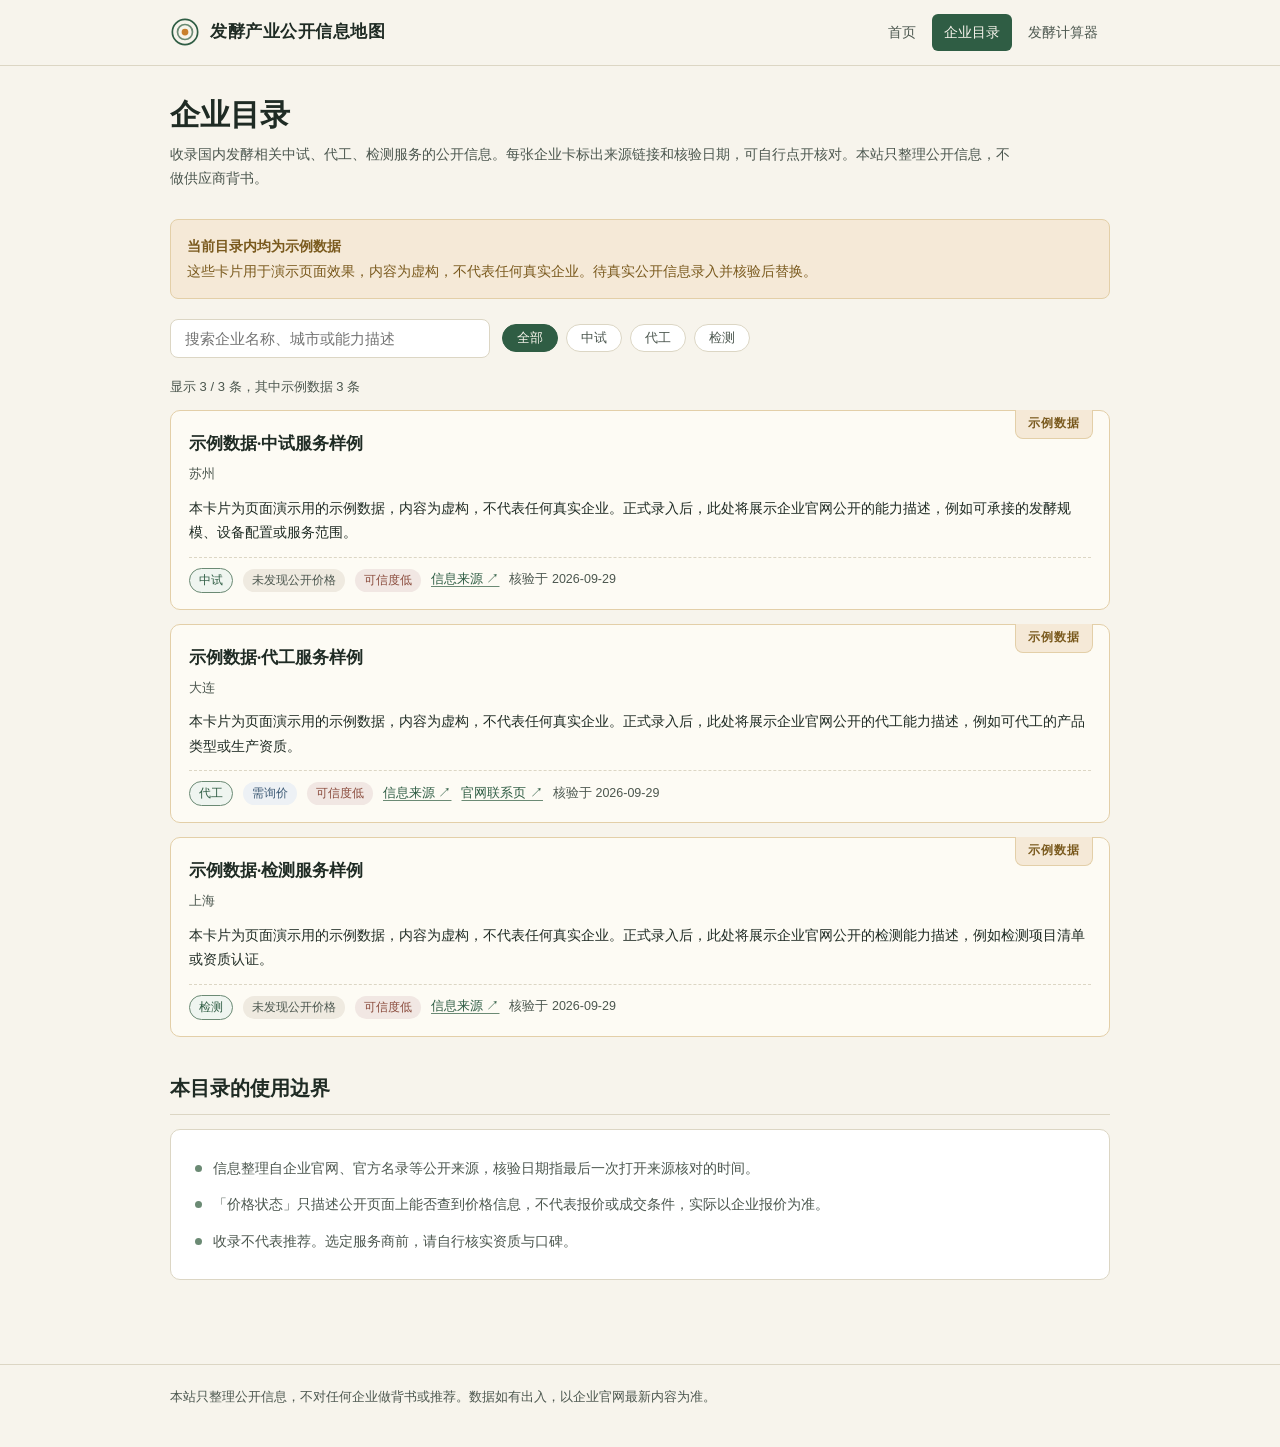
==== directory.html @ f8fdf8ae "第一版：发酵产业公开信息地图（静态站+示例数据+计算器）" ====
<!DOCTYPE html>
<html lang="zh-CN">
<head>
<meta charset="UTF-8">
<meta name="viewport" content="width=device-width, initial-scale=1.0">
<title>企业目录 · 发酵产业公开信息地图</title>
<meta name="description" content="国内发酵相关中试、代工、检测服务公开信息目录，支持关键词和服务标签筛选。每条信息带来源链接和核验日期。">
<link rel="icon" href="data:image/svg+xml,%3Csvg xmlns='http://www.w3.org/2000/svg' viewBox='0 0 32 32'%3E%3Ccircle cx='16' cy='16' r='14' fill='none' stroke='%232F5D44' stroke-width='2'/%3E%3Ccircle cx='16' cy='16' r='8' fill='none' stroke='%236B8A74' stroke-width='2'/%3E%3Ccircle cx='16' cy='16' r='3.5' fill='%23C97F2D'/%3E%3C/svg%3E">
<link rel="stylesheet" href="assets/style.css">
</head>
<body>

<header class="site-header">
  <nav class="nav" aria-label="主导航">
    <a class="brand" href="index.html">
      <svg class="brand-mark" viewBox="0 0 32 32" aria-hidden="true">
        <circle cx="16" cy="16" r="13.5" fill="none" stroke="#2F5D44" stroke-width="1.8"/>
        <circle cx="16" cy="16" r="8" fill="none" stroke="#6B8A74" stroke-width="1.8"/>
        <circle cx="16" cy="16" r="3.6" fill="#C97F2D"/>
      </svg>
      <span class="brand-name">发酵产业公开信息地图</span>
    </a>
    <div class="nav-links">
      <a href="index.html">首页</a>
      <a href="directory.html" class="active">企业目录</a>
      <a href="calculator.html">发酵计算器</a>
    </div>
  </nav>
</header>

<main class="container">

  <h1 class="page-title">企业目录</h1>
  <p class="page-sub">收录国内发酵相关中试、代工、检测服务的公开信息。每张企业卡标出来源链接和核验日期，可自行点开核对。本站只整理公开信息，不做供应商背书。</p>

  <div class="banner" role="note">
    <div>
      <strong>当前目录内均为示例数据</strong>
      这些卡片用于演示页面效果，内容为虚构，不代表任何真实企业。待真实公开信息录入并核验后替换。
    </div>
  </div>

  <div class="filter-bar">
    <input type="search" id="keyword" placeholder="搜索企业名称、城市或能力描述" aria-label="关键词搜索">
    <div class="tag-row" id="tagRow" role="group" aria-label="服务标签筛选"></div>
  </div>

  <p class="result-count" id="resultCount" role="status"></p>

  <div class="company-list" id="companyList"></div>

  <div class="empty-state hidden" id="emptyState">
    <p>没有匹配的企业卡</p>
    <p>换一个关键词，或点「全部」标签清除筛选试试。</p>
  </div>

  <div class="banner hidden" id="loadError" role="alert">
    <div>
      <strong>数据没有加载出来</strong>
      直接用文件方式打开页面时，浏览器会阻止读取 JSON 数据。请用本地服务器预览（如 <code>python -m http.server</code>），或部署到 GitHub Pages 后访问，方法见 README.md。
    </div>
  </div>

  <h2 class="section-title">本目录的使用边界</h2>
  <div class="card">
    <ul class="note-list">
      <li>信息整理自企业官网、官方名录等公开来源，核验日期指最后一次打开来源核对的时间。</li>
      <li>「价格状态」只描述公开页面上能否查到价格信息，不代表报价或成交条件，实际以企业报价为准。</li>
      <li>收录不代表推荐。选定服务商前，请自行核实资质与口碑。</li>
    </ul>
  </div>

</main>

<footer class="site-footer">
  <div class="footer-inner">
    <p>本站只整理公开信息，不对任何企业做背书或推荐。数据如有出入，以企业官网最新内容为准。</p>
  </div>
</footer>

<script src="assets/directory.js"></script>
</body>
</html>
---- assets/style.css ----
/* ============================================
   发酵产业公开信息地图 · 共享样式
   纯静态站点，无外部依赖
   ============================================ */

:root {
  --paper: #F7F4EC;        /* 纸白底 */
  --paper-2: #EFEAE0;      /* 深一档纸色 */
  --ink: #1F2B24;          /* 主文字：墨绿黑 */
  --ink-2: #4C574F;        /* 次级文字 */
  --pine: #2F5D44;         /* 主色：菌苔绿 */
  --pine-deep: #1E4230;    /* 深绿 */
  --moss: #6B8A74;         /* 浅绿辅助 */
  --amber: #B8792A;        /* 点缀：发酵液琥珀 */
  --line: #DCD6C4;         /* 分割线 */
  --card: #FFFFFF;
  --warn-bg: #F5E9D7;      /* 提示/示例底色 */
  --warn-ink: #7A5A1E;
  --warn-line: #E3CFA8;
  --err: #B3402A;          /* 错误 */
  --ok: #2F5D44;
  --shadow: 0 1px 2px rgba(31, 43, 36, .06), 0 4px 14px rgba(31, 43, 36, .05);
  --font-serif: "Songti SC", "STSong", "SimSun", "Noto Serif SC", "Source Han Serif SC", serif;
  --font-sans: -apple-system, "PingFang SC", "Hiragino Sans GB", "Microsoft YaHei", "Noto Sans SC", "Segoe UI", sans-serif;
}

* { box-sizing: border-box; margin: 0; padding: 0; }

html { -webkit-text-size-adjust: 100%; }

body {
  font-family: var(--font-sans);
  font-size: 15px;
  line-height: 1.75;
  color: var(--ink);
  background: var(--paper);
}

a { color: var(--pine); text-decoration: underline; text-underline-offset: 3px; text-decoration-color: var(--moss); }
a:hover { color: var(--amber); text-decoration-color: var(--amber); }

:focus-visible { outline: 2px solid var(--amber); outline-offset: 2px; }

/* ---------- 顶部导航 ---------- */

.site-header {
  border-bottom: 1px solid var(--line);
  background: var(--paper);
}

.nav {
  max-width: 980px;
  margin: 0 auto;
  padding: 14px 20px;
  display: flex;
  flex-wrap: wrap;
  align-items: center;
  gap: 10px 18px;
}

.brand {
  display: flex;
  align-items: center;
  gap: 10px;
  text-decoration: none;
  color: var(--ink);
}

.brand:hover { color: var(--ink); }

.brand-mark { width: 30px; height: 30px; flex: 0 0 30px; }

.brand-name {
  font-family: var(--font-serif);
  font-size: 17px;
  font-weight: 700;
  letter-spacing: .5px;
  white-space: nowrap;
}

.nav-links {
  display: flex;
  gap: 4px;
  margin-left: auto;
  flex-wrap: wrap;
}

.nav-links a {
  display: block;
  padding: 6px 12px;
  border-radius: 6px;
  font-size: 14px;
  color: var(--ink-2);
  text-decoration: none;
}

.nav-links a:hover { background: var(--paper-2); color: var(--ink); }

.nav-links a.active { color: var(--paper); background: var(--pine); }

/* ---------- 版心 ---------- */

.container {
  max-width: 980px;
  margin: 0 auto;
  padding: 28px 20px 64px;
}

.page-title {
  font-family: var(--font-serif);
  font-size: 26px;
  font-weight: 700;
  line-height: 1.4;
  margin-bottom: 6px;
}

.page-sub {
  color: var(--ink-2);
  font-size: 14px;
  margin-bottom: 28px;
  max-width: 60em;
}

/* ---------- 首页 hero ---------- */

.hero {
  position: relative;
  margin: 0 0 34px;
  padding: 44px 28px 40px;
  border: 1px solid var(--line);
  border-radius: 10px;
  background-color: var(--card);
  background-image:
    linear-gradient(rgba(47, 93, 68, .05) 1px, transparent 1px),
    linear-gradient(90deg, rgba(47, 93, 68, .05) 1px, transparent 1px);
  background-size: 26px 26px;
  overflow: hidden;
}

.hero-mark {
  position: absolute;
  top: -46px;
  right: -46px;
  width: 190px;
  height: 190px;
  opacity: .14;
  pointer-events: none;
}

.hero h1 {
  font-family: var(--font-serif);
  font-size: 30px;
  line-height: 1.45;
  font-weight: 700;
  margin-bottom: 12px;
  max-width: 16em;
}

.hero p {
  color: var(--ink-2);
  max-width: 34em;
  margin-bottom: 8px;
}

.hero .hero-note {
  font-size: 13px;
  color: var(--ink-2);
}

.hero-chips {
  display: flex;
  flex-wrap: wrap;
  gap: 8px;
  margin-top: 18px;
}

.chip {
  display: inline-block;
  padding: 3px 12px;
  border: 1px solid var(--line);
  border-radius: 999px;
  font-size: 12.5px;
  color: var(--ink-2);
  background: var(--paper);
}

.chip.accent { border-color: var(--pine); color: var(--pine); background: #EDF3EE; }

/* ---------- 通用卡片 ---------- */

.section-title {
  font-family: var(--font-serif);
  font-size: 20px;
  font-weight: 700;
  margin: 34px 0 14px;
  padding-bottom: 8px;
  border-bottom: 1px solid var(--line);
}

.card {
  background: var(--card);
  border: 1px solid var(--line);
  border-radius: 10px;
  padding: 20px;
}

.card h3 {
  font-family: var(--font-serif);
  font-size: 17px;
  margin-bottom: 8px;
}

.card p { color: var(--ink-2); font-size: 14px; }

/* 首页两张导航卡 */
.entry-grid {
  display: grid;
  grid-template-columns: 1fr;
  gap: 14px;
}

@media (min-width: 720px) {
  .entry-grid { grid-template-columns: 1fr 1fr; }
}

.entry-card {
  display: block;
  text-decoration: none;
  color: var(--ink);
  background: var(--card);
  border: 1px solid var(--line);
  border-radius: 10px;
  padding: 22px;
  transition: border-color .15s ease, box-shadow .15s ease;
}

.entry-card:hover {
  border-color: var(--moss);
  box-shadow: var(--shadow);
  color: var(--ink);
}

.entry-card .entry-title {
  font-family: var(--font-serif);
  font-size: 18px;
  font-weight: 700;
  margin-bottom: 6px;
}

.entry-card .entry-title span { color: var(--amber); margin-left: 6px; font-size: 14px; }

.entry-card .entry-desc { color: var(--ink-2); font-size: 14px; }

/* 边界/方法说明列表 */
.note-list { list-style: none; }

.note-list li {
  position: relative;
  padding: 6px 0 6px 22px;
  font-size: 14px;
  color: var(--ink-2);
}

.note-list li::before {
  content: "";
  position: absolute;
  left: 4px;
  top: 15px;
  width: 7px;
  height: 7px;
  border-radius: 50%;
  background: var(--moss);
}

/* ---------- 提示横幅 ---------- */

.banner {
  display: flex;
  gap: 12px;
  align-items: flex-start;
  padding: 14px 16px;
  border: 1px solid var(--warn-line);
  border-radius: 8px;
  background: var(--warn-bg);
  color: var(--warn-ink);
  font-size: 13.5px;
  margin-bottom: 20px;
}

.banner strong { display: block; font-size: 14px; margin-bottom: 2px; }

/* ---------- 筛选区（目录页） ---------- */

.filter-bar {
  display: flex;
  flex-direction: column;
  gap: 12px;
  margin-bottom: 18px;
}

.filter-bar input[type="search"] {
  width: 100%;
  padding: 10px 14px;
  font-size: 15px;
  font-family: var(--font-sans);
  color: var(--ink);
  background: var(--card);
  border: 1px solid var(--line);
  border-radius: 8px;
}

.filter-bar input[type="search"]:focus {
  border-color: var(--pine);
  outline: 2px solid rgba(47, 93, 68, .18);
  outline-offset: 0;
}

.tag-row { display: flex; flex-wrap: wrap; gap: 8px; }

.tag-btn {
  padding: 4px 14px;
  font-size: 13px;
  font-family: var(--font-sans);
  color: var(--ink-2);
  background: var(--card);
  border: 1px solid var(--line);
  border-radius: 999px;
  cursor: pointer;
  transition: background .12s ease, color .12s ease, border-color .12s ease;
}

.tag-btn:hover { border-color: var(--moss); color: var(--pine); }

.tag-btn.on { background: var(--pine); border-color: var(--pine); color: var(--paper); }

.result-count { font-size: 13px; color: var(--ink-2); margin-bottom: 12px; }

/* ---------- 企业卡 ---------- */

.company-list { display: flex; flex-direction: column; gap: 14px; }

.company-card {
  position: relative;
  background: var(--card);
  border: 1px solid var(--line);
  border-radius: 10px;
  padding: 18px 18px 16px;
}

.company-card.is-sample { border-color: var(--warn-line); background: #FDFBF4; }

.sample-flag {
  position: absolute;
  top: -1px;
  right: 16px;
  padding: 3px 12px 4px;
  border-radius: 0 0 8px 8px;
  background: var(--warn-bg);
  border: 1px solid var(--warn-line);
  border-top: none;
  color: var(--warn-ink);
  font-size: 12px;
  font-weight: 700;
  letter-spacing: 1px;
}

.company-name {
  font-family: var(--font-serif);
  font-size: 17px;
  font-weight: 700;
  padding-right: 84px;
  margin-bottom: 4px;
}

.company-city { font-size: 13px; color: var(--ink-2); margin-bottom: 10px; }

.company-capability { font-size: 14px; margin-bottom: 12px; }

.company-meta {
  display: flex;
  flex-wrap: wrap;
  gap: 8px 10px;
  align-items: center;
  font-size: 12.5px;
  color: var(--ink-2);
  border-top: 1px dashed var(--line);
  padding-top: 10px;
}

.tag-list { display: inline-flex; flex-wrap: wrap; gap: 6px; }

.tag {
  padding: 1px 9px;
  font-size: 12px;
  border: 1px solid var(--moss);
  color: var(--pine);
  border-radius: 999px;
  background: #EFF5F0;
}

.badge {
  padding: 1px 9px;
  font-size: 12px;
  border-radius: 999px;
  white-space: nowrap;
}

.badge.price-public   { background: #E8F1EA; color: var(--ok); }
.badge.price-quote    { background: #EDF1F5; color: #3D5A75; }
.badge.price-none     { background: var(--paper-2); color: var(--ink-2); }
.badge.price-other    { background: var(--paper-2); color: var(--ink-2); }
.badge.conf-high      { background: #E8F1EA; color: var(--ok); }
.badge.conf-medium    { background: var(--warn-bg); color: var(--warn-ink); }
.badge.conf-low       { background: #F1E7E3; color: #8A4B3C; }

.company-meta .src-link { font-size: 12.5px; }

/* ---------- 空状态 ---------- */

.empty-state {
  text-align: center;
  padding: 44px 20px;
  border: 1px dashed var(--line);
  border-radius: 10px;
  color: var(--ink-2);
  font-size: 14px;
}

.empty-state p:first-child { font-size: 15px; color: var(--ink); margin-bottom: 6px; }

/* ---------- 计算器 ---------- */

.calc-tabs {
  display: flex;
  gap: 6px;
  margin-bottom: 18px;
  border-bottom: 1px solid var(--line);
}

.calc-tab {
  padding: 9px 18px;
  font-size: 15px;
  font-family: var(--font-sans);
  color: var(--ink-2);
  background: none;
  border: none;
  border-bottom: 2px solid transparent;
  margin-bottom: -1px;
  cursor: pointer;
}

.calc-tab:hover { color: var(--ink); }

.calc-tab.on {
  color: var(--pine);
  border-bottom-color: var(--pine);
  font-weight: 700;
}

.calc-panel { display: none; }
.calc-panel.on { display: block; }

.calc-desc { font-size: 13.5px; color: var(--ink-2); margin-bottom: 16px; }

.form-row {
  display: flex;
  flex-direction: column;
  gap: 6px;
  margin-bottom: 14px;
}

.form-row label { font-size: 14px; color: var(--ink); }

.input-group { display: flex; gap: 8px; }

.input-group input {
  flex: 1;
  min-width: 0;
  padding: 9px 12px;
  font-size: 15px;
  font-family: var(--font-sans);
  color: var(--ink);
  background: var(--card);
  border: 1px solid var(--line);
  border-radius: 8px;
}

.input-group input:focus {
  border-color: var(--pine);
  outline: 2px solid rgba(47, 93, 68, .18);
  outline-offset: 0;
}

.input-group select {
  padding: 9px 10px;
  font-size: 14px;
  font-family: var(--font-sans);
  color: var(--ink);
  background: var(--card);
  border: 1px solid var(--line);
  border-radius: 8px;
  cursor: pointer;
}

.field-error { font-size: 12.5px; color: var(--err); min-height: 1em; }

.btn-calc {
  width: 100%;
  padding: 11px;
  font-size: 15px;
  font-family: var(--font-sans);
  font-weight: 700;
  letter-spacing: 2px;
  color: var(--paper);
  background: var(--pine);
  border: none;
  border-radius: 8px;
  cursor: pointer;
}

.btn-calc:hover { background: var(--pine-deep); }

.calc-result {
  margin-top: 18px;
  padding: 16px;
  border: 1px solid var(--line);
  border-left: 4px solid var(--pine);
  border-radius: 0 8px 8px 0;
  background: var(--card);
  font-size: 14px;
}

.calc-result.hidden { display: none; }

.calc-result .result-main {
  font-family: var(--font-serif);
  font-size: 22px;
  font-weight: 700;
  color: var(--pine);
  margin: 4px 0;
}

.calc-result .result-note { font-size: 12.5px; color: var(--ink-2); }

/* ---------- 页脚 ---------- */

.site-footer {
  border-top: 1px solid var(--line);
  background: var(--paper);
  margin-top: 20px;
}

.footer-inner {
  max-width: 980px;
  margin: 0 auto;
  padding: 22px 20px 34px;
  font-size: 12.5px;
  color: var(--ink-2);
}

.footer-inner p { margin-bottom: 4px; max-width: 60em; }

/* ---------- 其他 ---------- */

.hidden { display: none !important; }

.mt-4 { margin-top: 16px; }

@media (min-width: 720px) {
  body { font-size: 15.5px; }
  .page-title { font-size: 30px; }
  .hero h1 { font-size: 34px; }
  .hero { padding: 52px 40px 46px; }
  .filter-bar { flex-direction: row; align-items: center; }
  .filter-bar input[type="search"] { max-width: 320px; }
  .form-row { flex-direction: row; align-items: flex-start; gap: 14px; }
  .form-row label { flex: 0 0 150px; padding-top: 10px; }
  .form-row .form-fields { flex: 1; max-width: 420px; }
  .btn-calc { width: auto; min-width: 220px; }
}

@media (prefers-reduced-motion: reduce) {
  * { transition: none !important; }
}
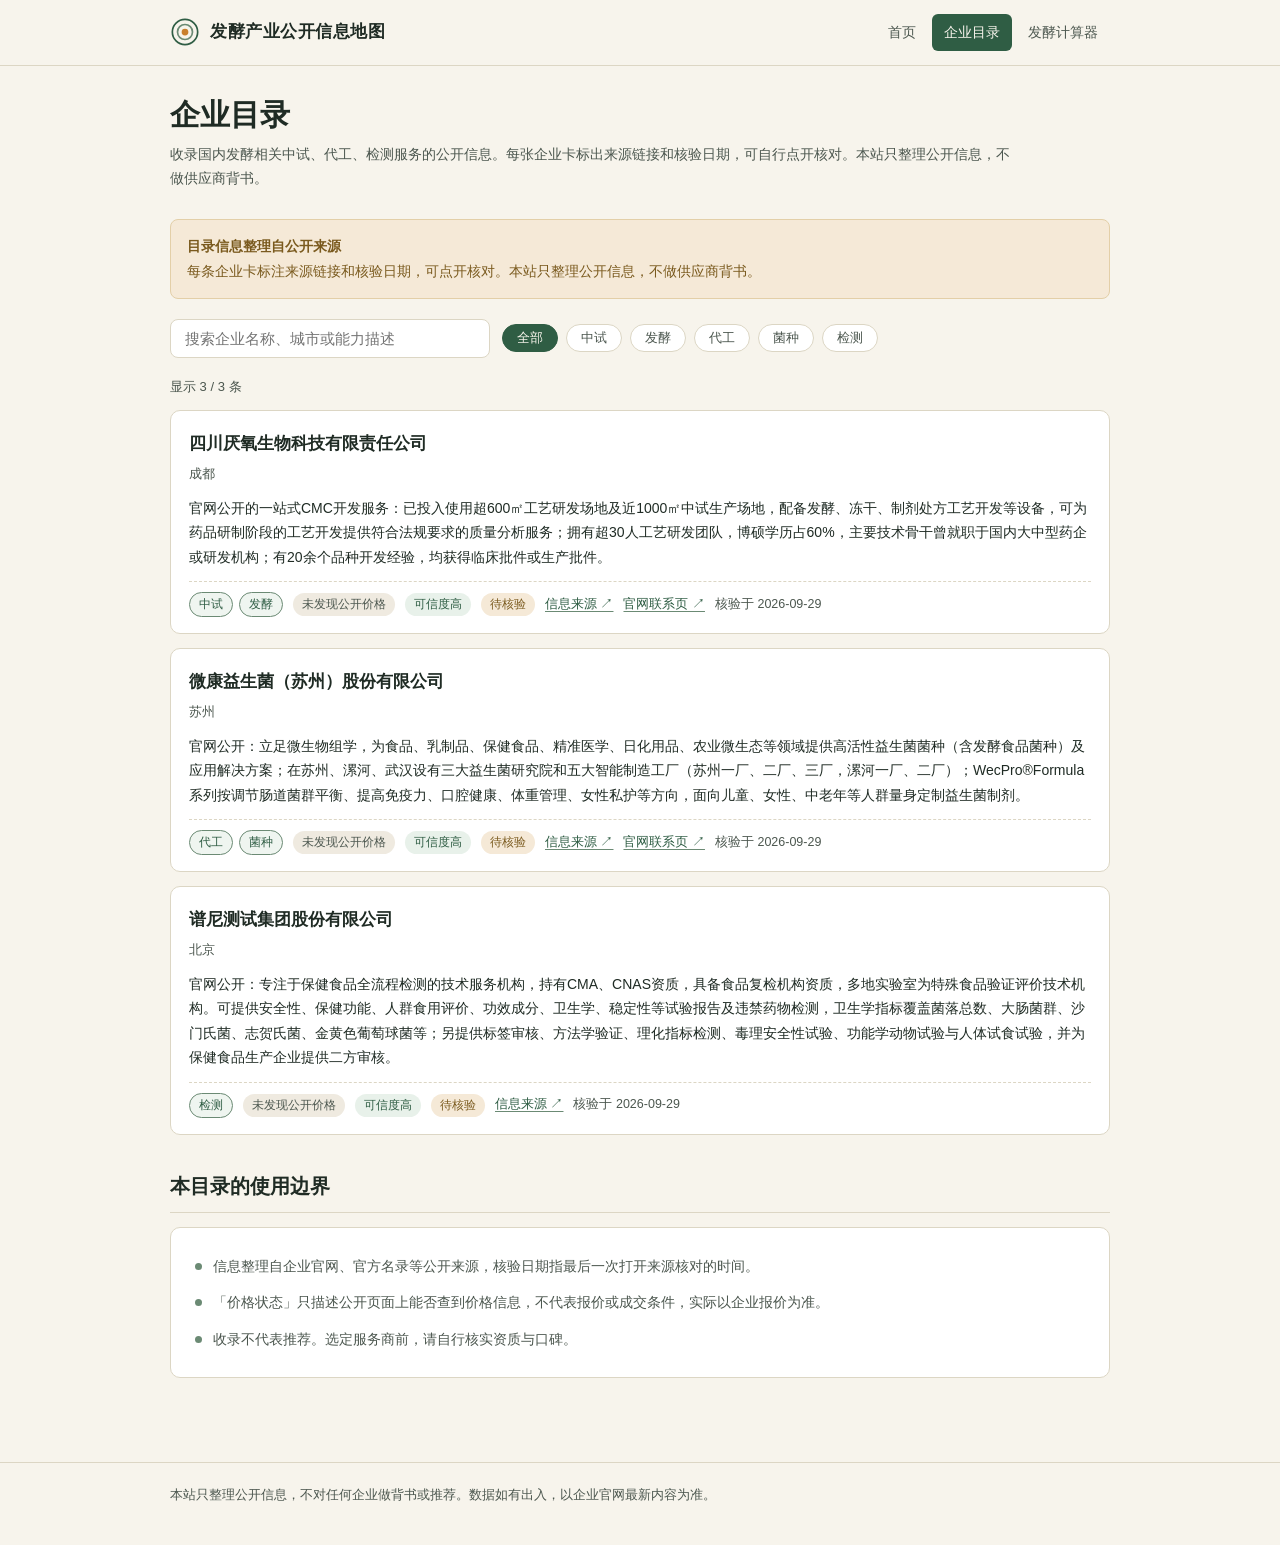
==== commit 2900f656: "收录3家真实企业公开信息（中试/代工/检测），目录页支持数据状态徽章" ====
--- a/directory.html
+++ b/directory.html
@@ -33,10 +33,10 @@
   <h1 class="page-title">企业目录</h1>
   <p class="page-sub">收录国内发酵相关中试、代工、检测服务的公开信息。每张企业卡标出来源链接和核验日期，可自行点开核对。本站只整理公开信息，不做供应商背书。</p>
 
-  <div class="banner" role="note">
+  <div class="banner" id="dataBanner" role="note">
     <div>
-      <strong>当前目录内均为示例数据</strong>
-      这些卡片用于演示页面效果，内容为虚构，不代表任何真实企业。待真实公开信息录入并核验后替换。
+      <strong>目录信息整理自公开来源</strong>
+      每条企业卡标注来源链接和核验日期，可点开核对。本站只整理公开信息，不做供应商背书。
     </div>
   </div>
 
